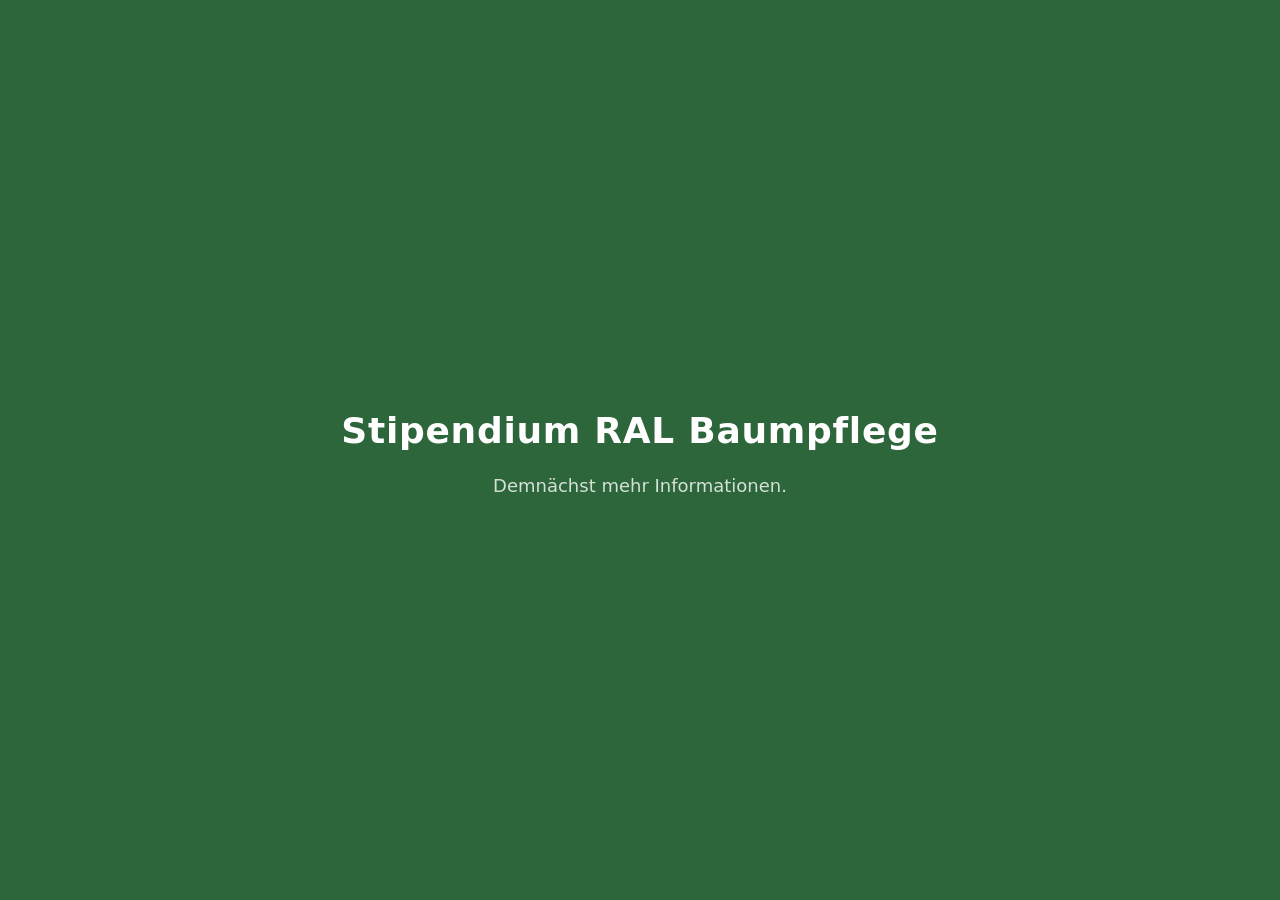
==== index.html @ 44696d3f "Initial test page — coming soon placeholder" ====
<!DOCTYPE html>
<html lang="de">
<head>
  <meta charset="UTF-8">
  <meta name="viewport" content="width=device-width, initial-scale=1.0">
  <title>Stipendium RAL Baumpflege</title>
  <style>
    body {
      margin: 0;
      min-height: 100vh;
      display: flex;
      align-items: center;
      justify-content: center;
      font-family: system-ui, sans-serif;
      background: #2d663a;
      color: white;
      text-align: center;
    }
    h1 {
      font-size: 36px;
      font-weight: 700;
      letter-spacing: 0.02em;
    }
    p {
      font-size: 18px;
      opacity: 0.8;
    }
  </style>
</head>
<body>
  <div>
    <h1>Stipendium RAL Baumpflege</h1>
    <p>Demnächst mehr Informationen.</p>
  </div>
</body>
</html>
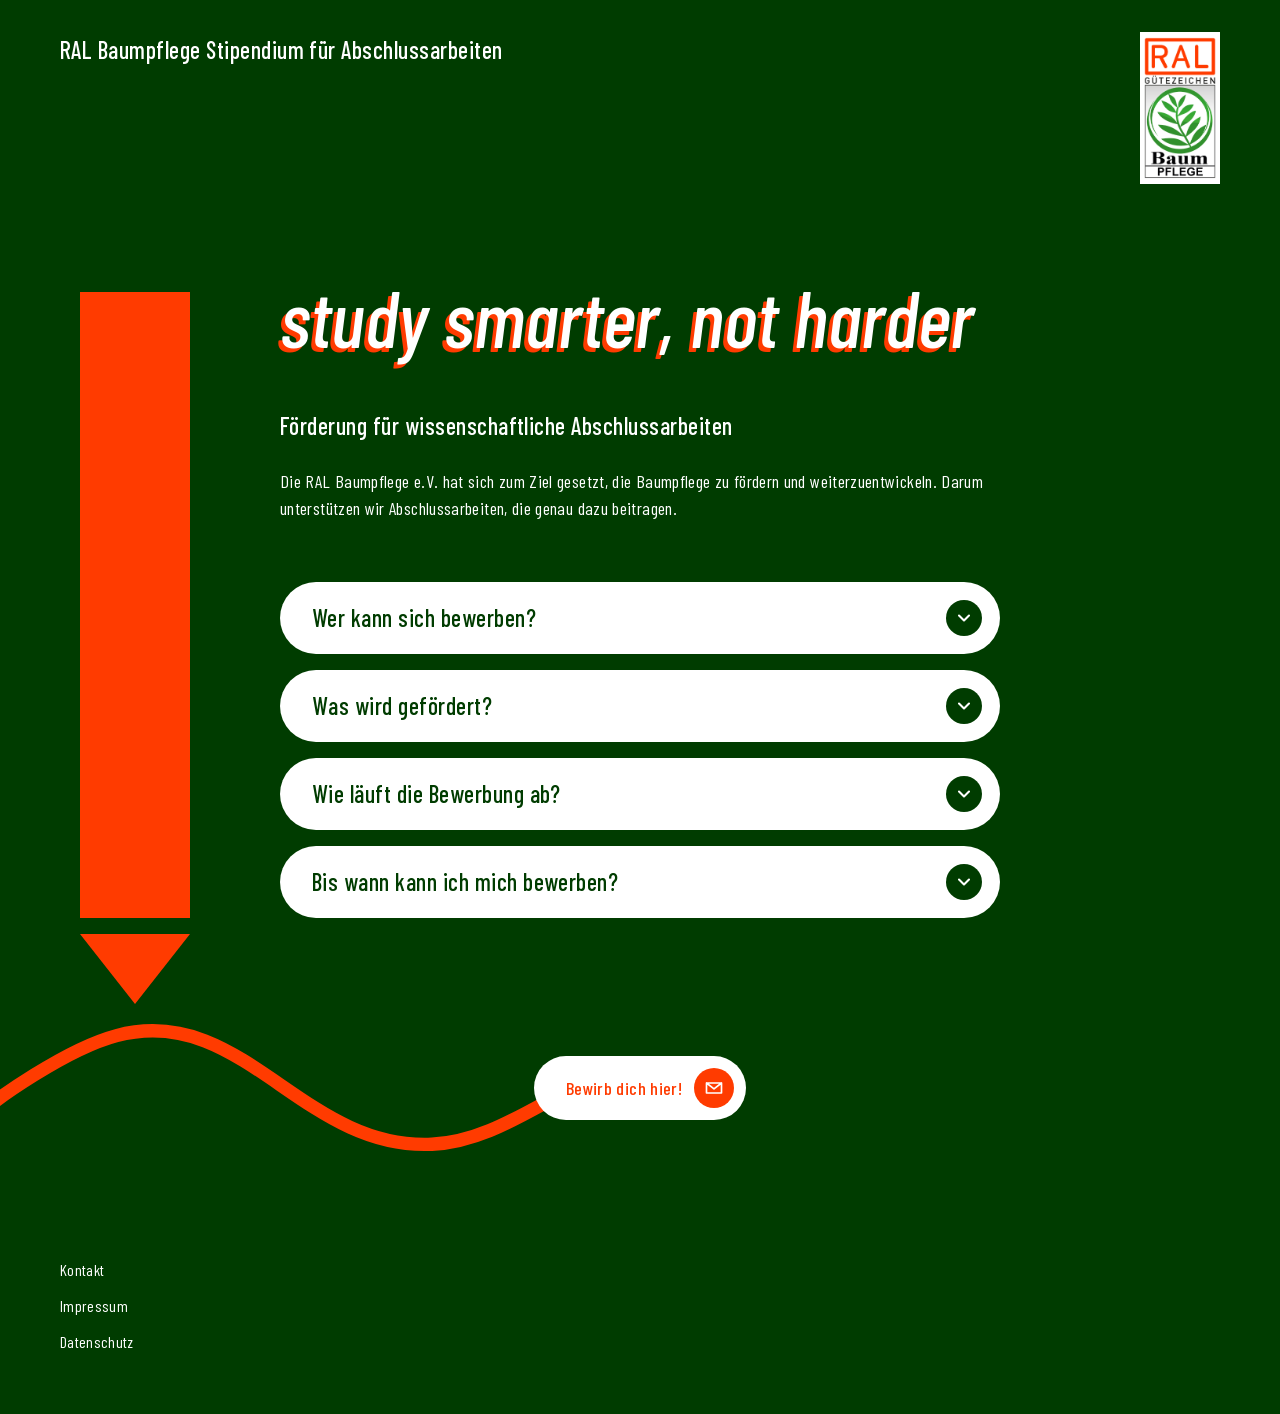
==== commit f7365234: "Launch one-pager + Kontakt, Impressum, Datenschutz pages - Build the RAL Stipendium one-pager (hero," ====
--- a/index.html
+++ b/index.html
@@ -3,34 +3,152 @@
 <head>
   <meta charset="UTF-8">
   <meta name="viewport" content="width=device-width, initial-scale=1.0">
-  <title>Stipendium RAL Baumpflege</title>
-  <style>
-    body {
-      margin: 0;
-      min-height: 100vh;
-      display: flex;
-      align-items: center;
-      justify-content: center;
-      font-family: system-ui, sans-serif;
-      background: #2d663a;
-      color: white;
-      text-align: center;
-    }
-    h1 {
-      font-size: 36px;
-      font-weight: 700;
-      letter-spacing: 0.02em;
-    }
-    p {
-      font-size: 18px;
-      opacity: 0.8;
-    }
-  </style>
+  <title>Stipendium RAL Baumpflege — Förderung für Abschlussarbeiten</title>
+  <meta name="description" content="Die RAL Baumpflege e.V. fördert wissenschaftliche Abschlussarbeiten, die zur Verbesserung der Baumpflege beitragen. Bewirb dich jährlich bis zum 15. September.">
+
+  <meta property="og:type" content="website">
+  <meta property="og:url" content="https://stipendium-ral-baumpflege.de/">
+  <meta property="og:title" content="Stipendium RAL Baumpflege — Förderung für Abschlussarbeiten">
+  <meta property="og:description" content="Die RAL Baumpflege e.V. fördert wissenschaftliche Abschlussarbeiten, die zur Verbesserung der Baumpflege beitragen.">
+  <meta property="og:image" content="https://stipendium-ral-baumpflege.de/images/Logo-RAL-Baumpflege-mit-Rand.png">
+
+  <link rel="icon" type="image/png" href="images/Favicon.png">
+  <link rel="stylesheet" href="styles.css">
 </head>
 <body>
-  <div>
-    <h1>Stipendium RAL Baumpflege</h1>
-    <p>Demnächst mehr Informationen.</p>
+
+  <a class="skip-link" href="#main">Zum Inhalt springen</a>
+
+  <div class="decoration" aria-hidden="true">
+    <div class="pen-rect"></div>
+    <div class="pen-tip"></div>
+    <img class="wavy-line" src="images/curvy-line-orange.svg" alt="">
   </div>
+
+  <header>
+    <a class="brand" href="index.html">RAL Baumpflege Stipendium für Abschlussarbeiten</a>
+    <a class="logo-link" href="index.html" aria-label="Zur Startseite">
+      <img class="logo" src="images/Logo-RAL-Baumpflege-mit-Rand.png" alt="RAL Baumpflege Logo">
+    </a>
+  </header>
+
+  <main id="main">
+    <section class="hero">
+      <h1>study smarter, not harder</h1>
+      <h2>Förderung für wissenschaftliche Abschlussarbeiten</h2>
+      <p>Die RAL Baumpflege e.V. hat sich zum Ziel gesetzt, die Baumpflege zu fördern und weiterzuentwickeln. Darum unterstützen wir Abschlussarbeiten, die genau dazu beitragen.</p>
+    </section>
+
+    <section class="faq">
+      <details>
+        <summary>
+          <span>Wer kann sich bewerben?</span>
+          <span class="arrow" aria-hidden="true">
+            <svg viewBox="0 0 24 24" width="20" height="20"><path d="M6 9l6 6 6-6" stroke="white" stroke-width="2.5" fill="none" stroke-linecap="round" stroke-linejoin="round"/></svg>
+          </span>
+        </summary>
+        <div class="answer">
+          <p>Du kannst dich bewerben, wenn deine Abschlussarbeit das Ziel hat, die Güte der Baumpflege zu verbessern. Das ist ein ziemlich weites Feld — von baumbiologischen Erkenntnissen über Arbeitstechniken, Produktentwicklung, Arbeitssicherheit und ergonomische Arbeitsweisen bis hin zu mentaler Gesundheit oder BWL.</p>
+          <p>Ob deine Arbeit das Kriterium erfüllt, entscheidet am Ende der Güteausschuss der RAL Baumpflege.</p>
+        </div>
+      </details>
+
+      <details>
+        <summary>
+          <span>Was wird gefördert?</span>
+          <span class="arrow" aria-hidden="true">
+            <svg viewBox="0 0 24 24" width="20" height="20"><path d="M6 9l6 6 6-6" stroke="white" stroke-width="2.5" fill="none" stroke-linecap="round" stroke-linejoin="round"/></svg>
+          </span>
+        </summary>
+        <div class="answer">
+          <p>Wir fördern ausschließlich projektbezogene Kosten, wie z. B. Reisekosten, Miete von erforderlicher Technik, Laborkosten etc. Erläutere die Kostenpunkte in deinem Exposé im Zusammenhang mit deinem Projekt.</p>
+          <p>Ob die gewünschten Kosten übernommen werden, entscheidet der Güteausschuss der RAL Baumpflege.</p>
+        </div>
+      </details>
+
+      <details>
+        <summary>
+          <span>Wie läuft die Bewerbung ab?</span>
+          <span class="arrow" aria-hidden="true">
+            <svg viewBox="0 0 24 24" width="20" height="20"><path d="M6 9l6 6 6-6" stroke="white" stroke-width="2.5" fill="none" stroke-linecap="round" stroke-linejoin="round"/></svg>
+          </span>
+        </summary>
+        <div class="answer">
+          <p>Wir brauchen nur eine formlose Bewerbung mit folgenden Inhalten:</p>
+          <ul>
+            <li>Informationen zu dir: Name, Studiengang, Universität/FH</li>
+            <li>die Person, die deine Abschlussarbeit betreut</li>
+            <li>ein Exposé zum Thema deiner Arbeit</li>
+            <li>eine Kalkulation der beantragten Fördersumme im Zusammenhang mit deinem Projekt — ungefähr oder detailliert, je nach Stand deiner Projektplanung</li>
+          </ul>
+          <p>Insgesamt reichen zwei DIN-A4-Seiten völlig aus. Es darf aber auch etwas mehr sein, zum Beispiel wenn dein Exposé länger ist. Unterlagen fertig? Dann klick einfach auf den Button weiter unten und schick uns deine Bewerbung per E-Mail.</p>
+        </div>
+      </details>
+
+      <details>
+        <summary>
+          <span>Bis wann kann ich mich bewerben?</span>
+          <span class="arrow" aria-hidden="true">
+            <svg viewBox="0 0 24 24" width="20" height="20"><path d="M6 9l6 6 6-6" stroke="white" stroke-width="2.5" fill="none" stroke-linecap="round" stroke-linejoin="round"/></svg>
+          </span>
+        </summary>
+        <div class="answer">
+          <p>Du kannst dich jedes Jahr bis zum 15. September bewerben.</p>
+        </div>
+      </details>
+    </section>
+
+    <div class="cta-wrap">
+      <a class="cta"
+         href="#"
+         data-mail-user="hendrik.wagler"
+         data-mail-domain="ral-baumpflege"
+         data-mail-tld="de"
+         data-mail-subject="Bewerbung Stipendium RAL Baumpflege">
+        <span>Bewirb dich hier!</span>
+        <span class="cta-icon" aria-hidden="true">
+          <svg viewBox="0 0 24 24" width="20" height="20"><path d="M3 6l9 7 9-7M3 6h18v12H3V6z" stroke="white" stroke-width="2" fill="none" stroke-linecap="round" stroke-linejoin="round"/></svg>
+        </span>
+      </a>
+    </div>
+  </main>
+
+  <footer>
+    <a href="kontakt.html">Kontakt</a>
+    <a href="impressum.html">Impressum</a>
+    <a href="datenschutz.html">Datenschutz</a>
+  </footer>
+
+  <script>
+    (function () {
+      const root = document.documentElement;
+      const faq = document.querySelector('.faq');
+      const h1 = document.querySelector('h1');
+      if (!faq || !h1) return;
+
+      function updatePen() {
+        const faqRect = faq.getBoundingClientRect();
+        const h1Rect = h1.getBoundingClientRect();
+        const scrollY = window.scrollY;
+
+        // Offset from H1 box top to the visible cap-height of the text.
+        // ~0.7 is a typical cap-height ratio for most fonts.
+        const h1Style = getComputedStyle(h1);
+        const fontSize = parseFloat(h1Style.fontSize);
+        const lineHeight = parseFloat(h1Style.lineHeight);
+        const capOffset = (lineHeight - fontSize * 0.7) / 2 + 4;
+
+        root.style.setProperty('--h1-top', (h1Rect.top + scrollY + capOffset) + 'px');
+        root.style.setProperty('--faq-top', (faqRect.top + scrollY) + 'px');
+        root.style.setProperty('--faq-height', faqRect.height + 'px');
+      }
+
+      updatePen();
+      window.addEventListener('resize', updatePen);
+      new ResizeObserver(updatePen).observe(faq);
+    })();
+  </script>
+
+  <script src="mail.js"></script>
 </body>
 </html>
--- a/styles.css
+++ b/styles.css
@@ -0,0 +1,563 @@
+/* ============================================
+   Fonts (self-hosted, no third-party requests)
+   ============================================ */
+@font-face {
+  font-family: 'Barlow Condensed';
+  font-style: normal;
+  font-weight: 400;
+  font-display: swap;
+  src: url('fonts/BarlowCondensed-Regular.woff2') format('woff2');
+}
+@font-face {
+  font-family: 'Barlow Condensed';
+  font-style: normal;
+  font-weight: 500;
+  font-display: swap;
+  src: url('fonts/BarlowCondensed-Medium.woff2') format('woff2');
+}
+@font-face {
+  font-family: 'Barlow Condensed';
+  font-style: italic;
+  font-weight: 500;
+  font-display: swap;
+  src: url('fonts/BarlowCondensed-MediumItalic.woff2') format('woff2');
+}
+
+/* ============================================
+   Design tokens
+   ============================================ */
+:root {
+  --orange: #FF3B00;
+  --green:  #003C00;
+  --white:  #FFFFFF;
+  --section-gap: 16px;
+}
+
+/* ============================================
+   Reset / base
+   ============================================ */
+*,
+*::before,
+*::after {
+  box-sizing: border-box;
+  margin: 0;
+  padding: 0;
+}
+
+body {
+  font-family: 'Barlow Condensed', sans-serif;
+  font-weight: 500;
+  font-size: 16px;
+  line-height: 1.5;
+  color: var(--white);
+  background: var(--green);
+  min-height: 100vh;
+  position: relative;
+  overflow-x: hidden;
+  isolation: isolate;
+}
+
+/* ============================================
+   Typography
+   ============================================ */
+h1 {
+  font-size: 80px;
+  font-weight: 500;
+  font-style: italic;
+  line-height: 1.5;
+  color: var(--white);
+  text-shadow: -4px 4px 0 var(--orange);
+}
+
+h2 {
+  font-size: 24px;
+  font-weight: 500;
+  line-height: 1.5;
+  letter-spacing: 0.02em;
+}
+
+p {
+  font-size: 18px;
+  font-weight: 400;
+  line-height: 1.5;
+  letter-spacing: 0.02em;
+}
+
+/* ============================================
+   Header (brand text + logo)
+   ============================================ */
+header {
+  display: flex;
+  justify-content: space-between;
+  align-items: flex-start;
+  padding: 32px 60px;
+  position: relative;
+  z-index: 2;
+}
+
+.brand {
+  font-size: 24px;
+  font-weight: 500;
+  line-height: 1.5;
+  letter-spacing: 0.02em;
+  color: var(--white);
+  text-decoration: none;
+}
+
+.brand:hover {
+  text-decoration: underline;
+}
+
+.logo-link {
+  display: block;
+  line-height: 0;
+}
+
+.logo {
+  width: 80px;
+  height: auto;
+  display: block;
+}
+
+/* ============================================
+   Accessibility (skip link + focus styles)
+   ============================================ */
+.skip-link {
+  position: absolute;
+  top: 0;
+  left: 0;
+  background: var(--white);
+  color: var(--green);
+  padding: 12px 20px;
+  font-weight: 500;
+  text-decoration: none;
+  border-radius: 0 0 8px 0;
+  transform: translateY(-100%);
+  z-index: 100;
+}
+
+.skip-link:focus {
+  transform: translateY(0);
+  outline: 2px solid var(--orange);
+  outline-offset: 2px;
+}
+
+a:focus-visible {
+  outline: 2px solid var(--orange);
+  outline-offset: 3px;
+  border-radius: 2px;
+}
+
+details summary:focus-visible {
+  outline: 2px solid var(--orange);
+  outline-offset: -4px;
+  border-radius: 50px;
+}
+
+/* ============================================
+   Decorative pen + wavy line
+   ============================================ */
+.decoration {
+  position: absolute;
+  inset: 0;
+  pointer-events: none;
+  z-index: -1;
+}
+
+.pen-rect {
+  position: absolute;
+  top: var(--h1-top, 21%);
+  left: 80px;
+  width: 110px;
+  height: calc(var(--faq-top, 21%) + var(--faq-height, 56%) - var(--h1-top, 21%));
+  background: var(--orange);
+}
+
+.pen-tip {
+  position: absolute;
+  top: calc(var(--faq-top, 21%) + var(--faq-height, 56%) + var(--section-gap));
+  left: 80px;
+  width: 0;
+  height: 0;
+  border-left: 55px solid transparent;
+  border-right: 55px solid transparent;
+  border-top: 70px solid var(--orange);
+}
+
+.wavy-line {
+  position: absolute;
+  top: calc(var(--faq-top, 21%) + var(--faq-height, 56%) + var(--section-gap) + 90px);
+  left: 0;
+  width: 50%;
+  height: auto;
+}
+
+/* ============================================
+   Main content
+   ============================================ */
+main {
+  max-width: 760px;
+  margin: 0 auto;
+  padding: 40px 20px 240px;
+}
+
+/* Hero */
+.hero {
+  margin-bottom: 60px;
+}
+
+.hero h1 {
+  margin-bottom: 32px;
+}
+
+.hero h2 {
+  margin-bottom: 24px;
+}
+
+/* ============================================
+   Accordion (FAQ)
+   ============================================ */
+.faq {
+  display: flex;
+  flex-direction: column;
+  gap: var(--section-gap);
+  margin-bottom: 60px;
+}
+
+details {
+  background: var(--white);
+  border-radius: 50px;
+  color: var(--green);
+  overflow: hidden;
+}
+
+details summary {
+  display: flex;
+  justify-content: space-between;
+  align-items: center;
+  gap: 20px;
+  padding: 18px 18px 18px 32px;
+  cursor: pointer;
+  list-style: none;
+  font-weight: 500;
+  font-size: 24px;
+  letter-spacing: 0.02em;
+  color: var(--green);
+}
+
+details summary::-webkit-details-marker {
+  display: none;
+}
+
+.arrow {
+  background: var(--green);
+  width: 36px;
+  height: 36px;
+  border-radius: 50%;
+  display: flex;
+  align-items: center;
+  justify-content: center;
+  flex-shrink: 0;
+  transition: transform 0.2s ease;
+}
+
+details[open] .arrow {
+  transform: rotate(180deg);
+}
+
+.answer {
+  padding: 4px 32px 24px;
+}
+
+.answer p {
+  font-size: 18px;
+  font-weight: 400;
+  line-height: 1.5;
+  letter-spacing: 0.02em;
+  color: var(--green);
+  margin-bottom: 12px;
+}
+
+.answer p:last-child {
+  margin-bottom: 0;
+}
+
+.answer ul {
+  margin: 8px 0 12px 24px;
+  list-style: disc;
+}
+
+.answer ul li {
+  font-size: 18px;
+  font-weight: 400;
+  line-height: 1.5;
+  letter-spacing: 0.02em;
+  color: var(--green);
+  margin-bottom: 6px;
+}
+
+/* ============================================
+   CTA button
+   ============================================ */
+.cta-wrap {
+  position: absolute;
+  top: calc(var(--faq-top, 21%) + var(--faq-height, 56%) + var(--section-gap) + 90px + 5vw - 32px);
+  left: 0;
+  right: 0;
+  display: flex;
+  justify-content: center;
+  z-index: 1;
+  pointer-events: none;
+}
+
+.cta-wrap .cta {
+  pointer-events: auto;
+}
+
+.cta {
+  display: inline-flex;
+  align-items: center;
+  gap: 12px;
+  background: var(--white);
+  color: var(--orange);
+  text-decoration: none;
+  padding: 12px 12px 12px 32px;
+  border-radius: 50px;
+  font-size: 18px;
+  font-weight: 500;
+  letter-spacing: 0.02em;
+  transition: transform 0.15s ease;
+}
+
+.cta:hover {
+  transform: scale(1.03);
+}
+
+.cta-icon {
+  background: var(--orange);
+  width: 40px;
+  height: 40px;
+  border-radius: 50%;
+  display: flex;
+  align-items: center;
+  justify-content: center;
+}
+
+/* ============================================
+   Footer
+   ============================================ */
+footer {
+  display: flex;
+  flex-direction: column;
+  gap: 12px;
+  padding: 40px 60px 60px;
+  position: relative;
+  z-index: 1;
+}
+
+footer a {
+  color: var(--white);
+  text-decoration: none;
+  font-size: 16px;
+  font-weight: 400;
+  letter-spacing: 0.02em;
+}
+
+footer a:hover {
+  text-decoration: underline;
+}
+
+/* ============================================
+   Subpages (Kontakt, Impressum, Datenschutz)
+   ============================================ */
+.subpage main {
+  max-width: 760px;
+  margin: 0 auto;
+  padding: 40px 20px 80px;
+}
+
+.subpage h1 {
+  font-size: 32px;
+  font-weight: 500;
+  font-style: normal;
+  line-height: 1.5;
+  letter-spacing: 0.02em;
+  color: var(--white);
+  text-shadow: none;
+  margin-bottom: 32px;
+}
+
+.subpage h2 {
+  font-size: 20px;
+  font-weight: 500;
+  margin: 32px 0 16px;
+}
+
+.subpage .text-block {
+  margin-bottom: 24px;
+}
+
+.subpage .text-block p {
+  font-size: 18px;
+  font-weight: 400;
+  line-height: 1.5;
+  letter-spacing: 0.02em;
+  color: var(--white);
+}
+
+.subpage a {
+  color: var(--white);
+  text-decoration: none;
+}
+
+.subpage a:hover {
+  text-decoration: underline;
+}
+
+@media (max-width: 900px) {
+  .subpage h1 { font-size: 28px; }
+  .subpage main { padding: 32px 40px 64px; }
+}
+
+@media (max-width: 480px) {
+  .subpage h1 { font-size: 24px; margin-bottom: 24px; }
+  .subpage h2 { font-size: 18px; }
+  .subpage .text-block p { font-size: 16px; }
+  .subpage main { padding: 24px 20px 48px; }
+}
+
+/* ============================================
+   Tablet (≤ 900px)
+   ============================================ */
+@media (max-width: 900px) {
+  h1 {
+    font-size: 56px;
+    text-shadow: -3px 3px 0 var(--orange);
+  }
+
+  header {
+    padding: 24px 40px;
+  }
+
+  .brand {
+    font-size: 22px;
+  }
+
+  .logo {
+    width: 72px;
+  }
+
+  .pen-rect {
+    left: 50px;
+    width: 80px;
+  }
+
+  .pen-tip {
+    left: 50px;
+    border-left: 40px solid transparent;
+    border-right: 40px solid transparent;
+    border-top: 50px solid var(--orange);
+  }
+
+  main {
+    padding: 32px 24px 200px;
+  }
+
+  details summary {
+    font-size: 22px;
+    padding: 16px 16px 16px 24px;
+  }
+
+  footer {
+    padding: 32px 40px 48px;
+  }
+}
+
+/* ============================================
+   Phone (≤ 480px)
+   ============================================ */
+@media (max-width: 480px) {
+  h1 {
+    font-size: 40px;
+    text-shadow: -2px 2px 0 var(--orange);
+  }
+
+  h2 {
+    font-size: 20px;
+  }
+
+  p {
+    font-size: 16px;
+  }
+
+  header {
+    padding: 20px 20px;
+    gap: 16px;
+  }
+
+  .brand {
+    font-size: 18px;
+  }
+
+  .logo {
+    width: 56px;
+  }
+
+  .pen-rect {
+    left: 16px;
+    width: 48px;
+  }
+
+  .pen-tip {
+    left: 16px;
+    border-left: 24px solid transparent;
+    border-right: 24px solid transparent;
+    border-top: 32px solid var(--orange);
+  }
+
+  main {
+    padding: 24px 16px 160px;
+  }
+
+  .hero {
+    margin-bottom: 40px;
+  }
+
+  details summary {
+    font-size: 20px;
+    padding: 14px 14px 14px 20px;
+    gap: 12px;
+  }
+
+  .arrow {
+    width: 32px;
+    height: 32px;
+  }
+
+  .answer {
+    padding: 4px 20px 20px;
+  }
+
+  .answer p,
+  .answer ul li {
+    font-size: 16px;
+  }
+
+  .cta {
+    font-size: 16px;
+    padding: 10px 10px 10px 24px;
+  }
+
+  .cta-icon {
+    width: 36px;
+    height: 36px;
+  }
+
+  .cta-wrap {
+    top: calc(var(--faq-top, 21%) + var(--faq-height, 56%) + var(--section-gap) + 90px + 5vw - 28px);
+  }
+
+  footer {
+    padding: 24px 20px 32px;
+  }
+}
